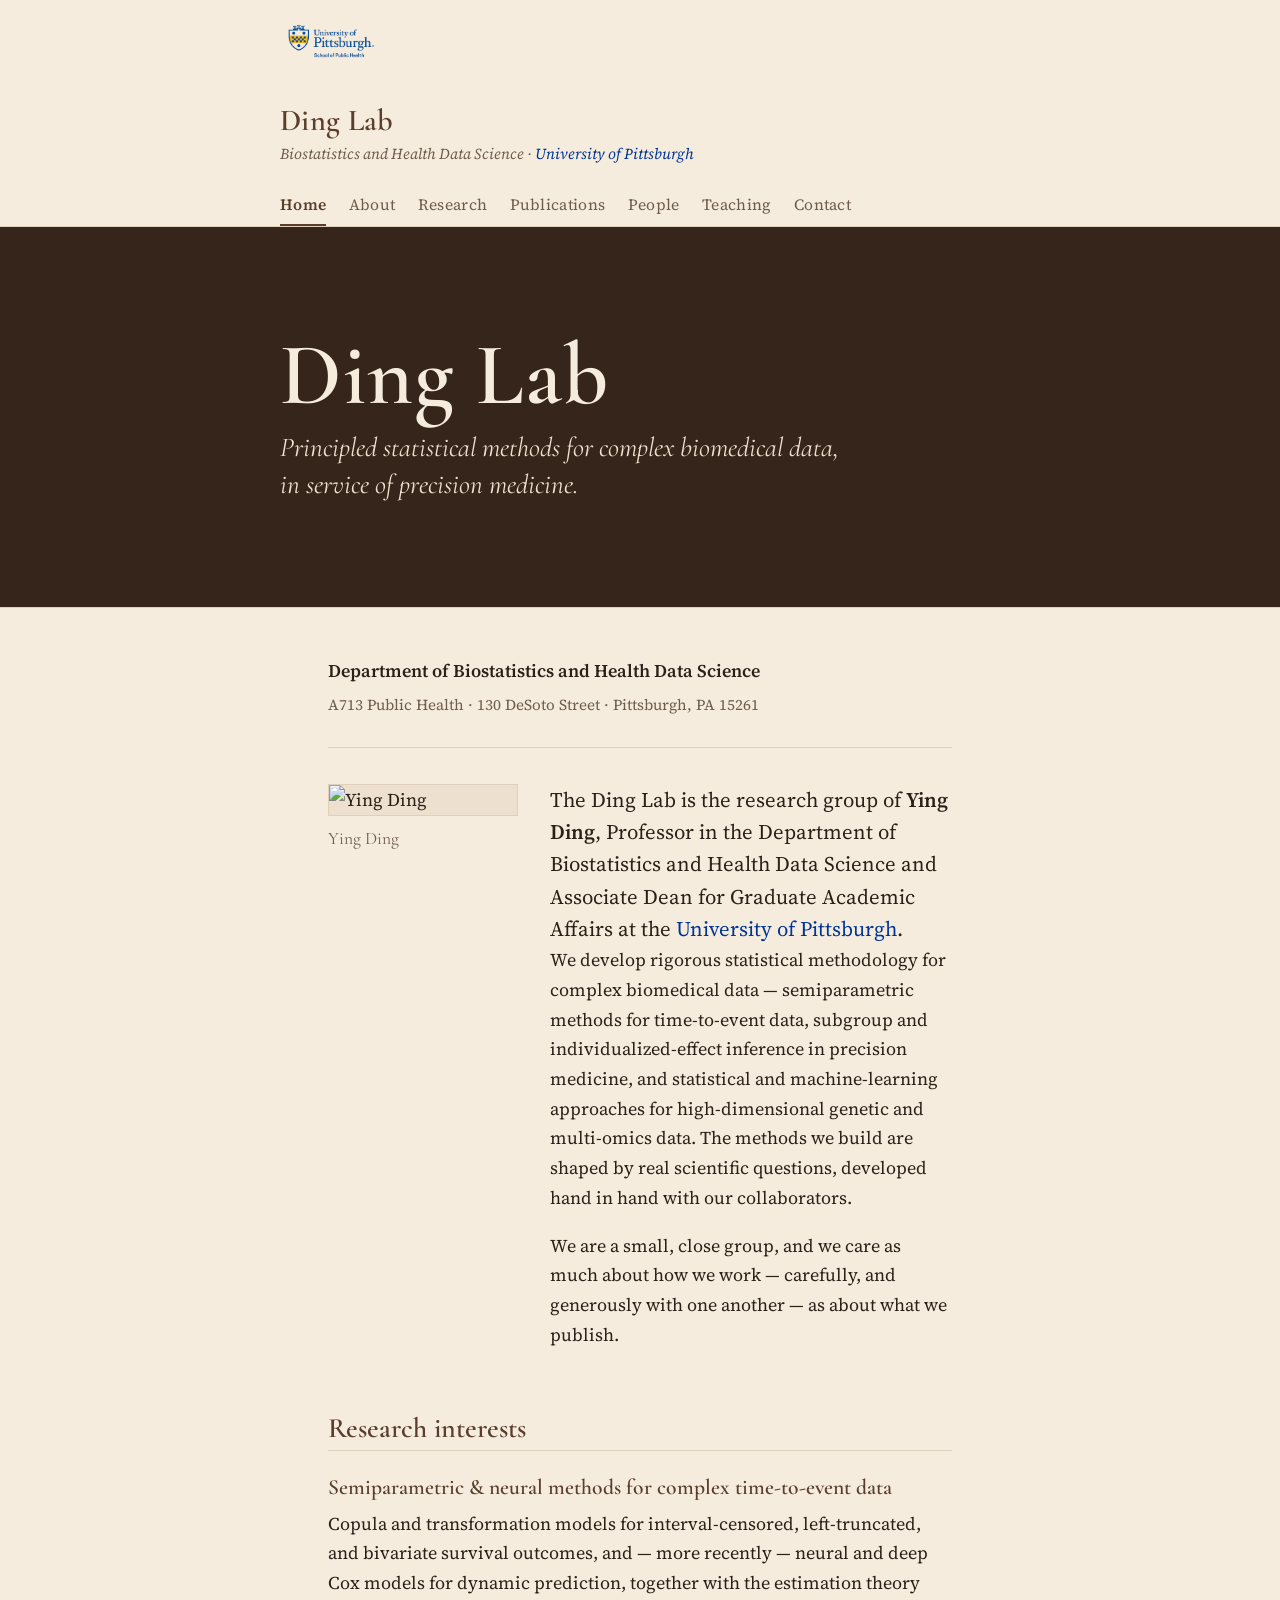
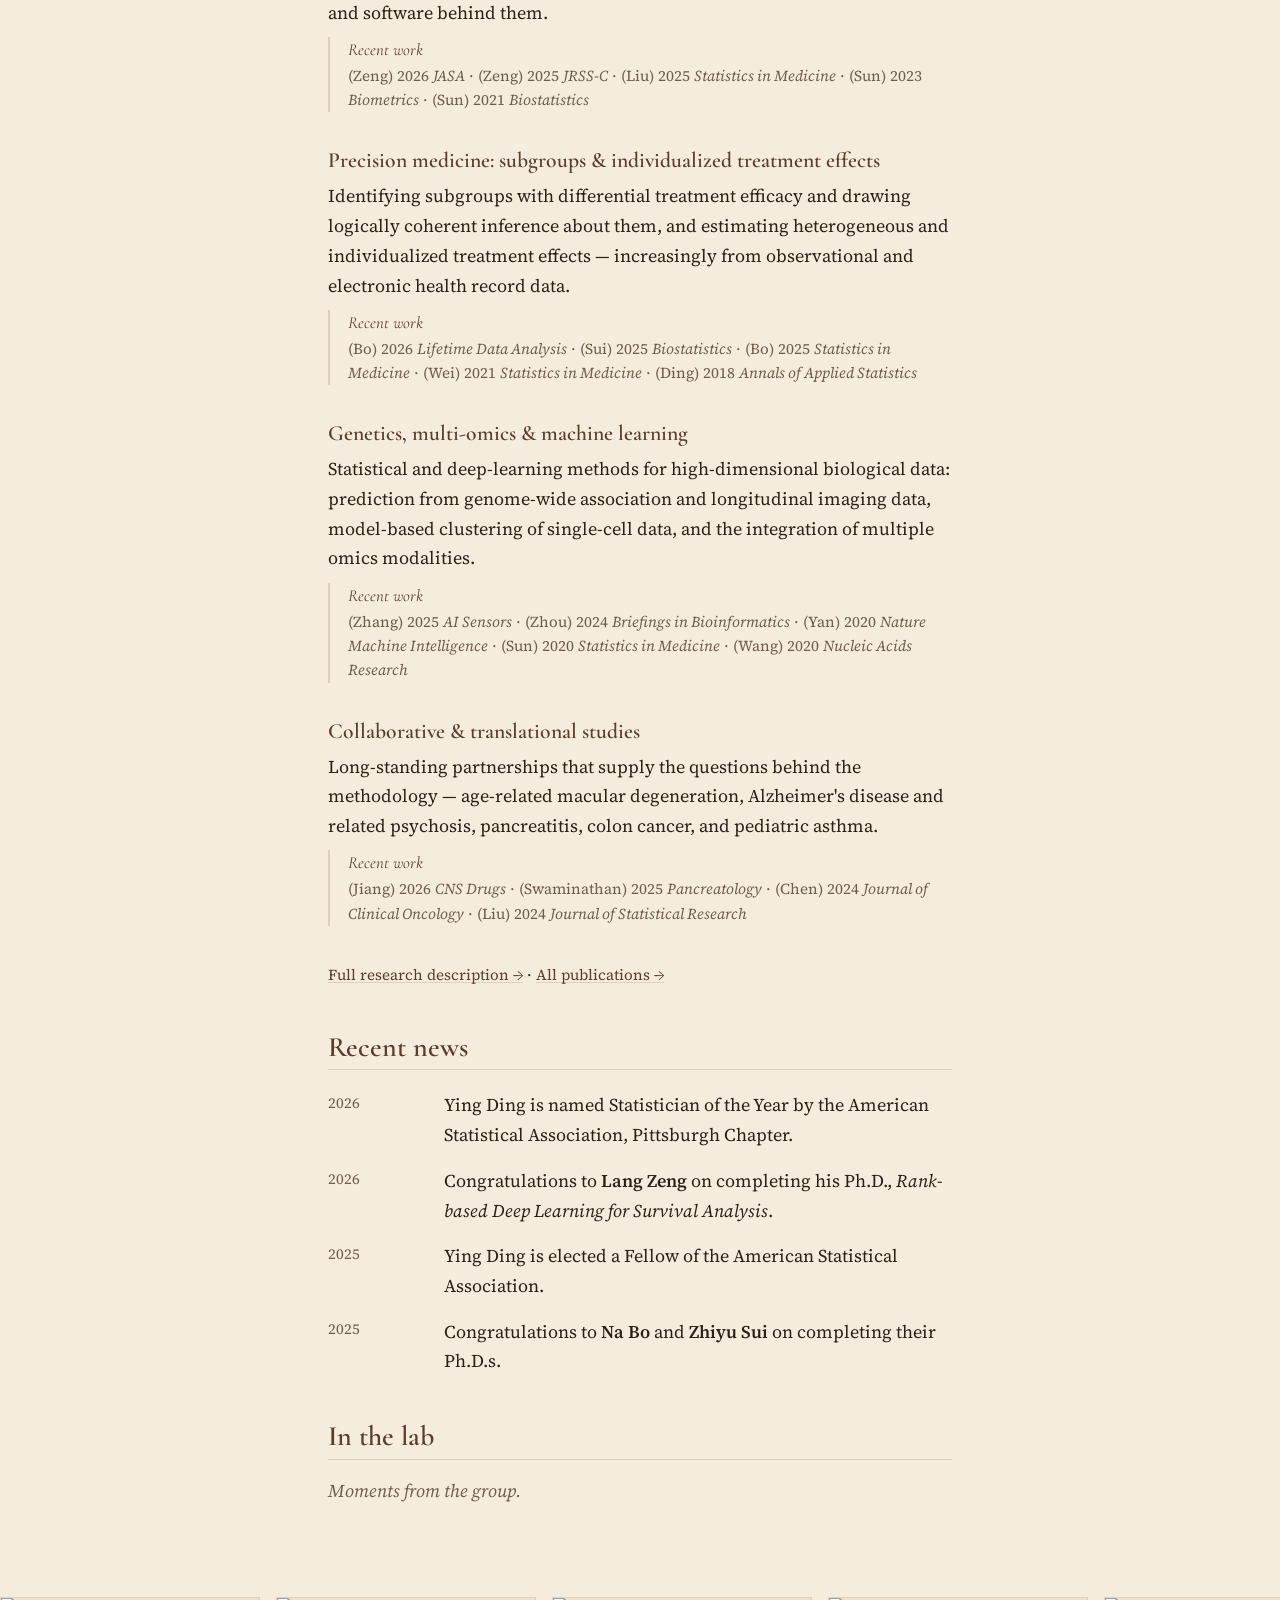
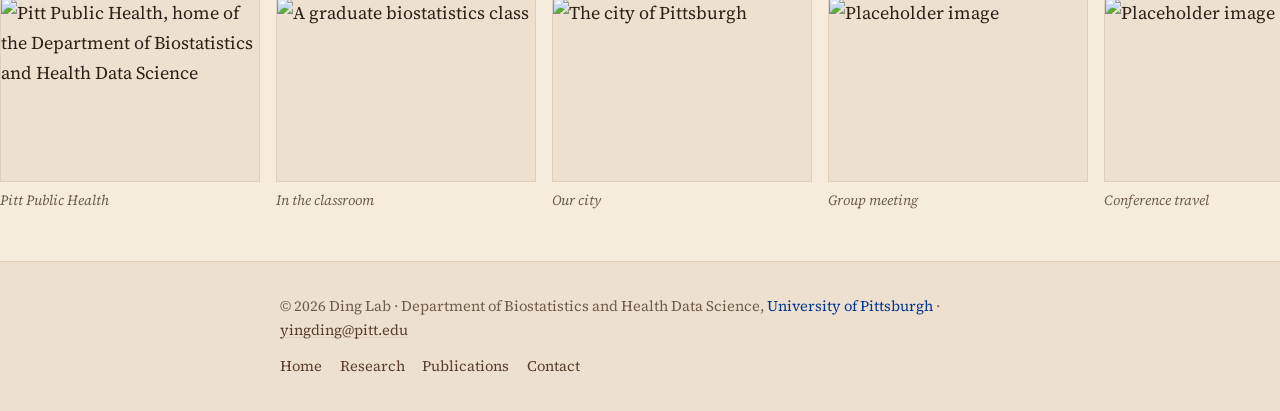
==== index.html @ 1600099e "Move Pitt badge to top-left masthead; add student headshots - Badge: relocated from the below-hero a" ====
<!DOCTYPE html>
<html lang="en">
<head>
  <meta charset="utf-8">
  <meta name="viewport" content="width=device-width, initial-scale=1">
  <title>Ding Lab — Biostatistics, University of Pittsburgh</title>
  <meta name="description" content="The Ding Lab, led by Ying Ding at the University of Pittsburgh, develops statistical methods for complex survival and multi-omics data in service of precision medicine.">
  <link rel="preconnect" href="https://fonts.googleapis.com">
  <link rel="preconnect" href="https://fonts.gstatic.com" crossorigin>
  <link rel="stylesheet" href="https://fonts.googleapis.com/css2?family=Cormorant+Garamond:ital,wght@0,500;0,600;1,500;1,600&family=Source+Serif+4:ital,wght@0,400;0,600;1,400&display=swap">
  <link rel="stylesheet" href="assets/css/style.css">
</head>
<body>
  <a class="skip-link" href="#main">Skip to content</a>

  <!-- Institution badge, top-left of the page (home only). Sits above the shared header. -->
  <div class="site-topbar">
    <div class="wrap">
      <img class="topbar-badge" src="assets/img/School_of_Public_Health.png"
           alt="University of Pittsburgh School of Public Health">
    </div>
  </div>

  <!-- ===== SHARED HEADER — keep identical across all pages (only aria-current moves) ===== -->
  <header class="site-header">
    <div class="wrap">
      <a class="site-title" href="index.html">Ding Lab</a>
      <p class="site-tagline">Biostatistics and Health Data Science &middot; <span class="pitt">University of Pittsburgh</span></p>
      <nav class="main-nav" aria-label="Primary">
        <ul>
          <li><a href="index.html" aria-current="page">Home</a></li>
          <li><a href="about.html">About</a></li>
          <li><a href="research.html">Research</a></li>
          <li><a href="publications.html">Publications</a></li>
          <li><a href="people.html">People</a></li>
          <li><a href="teaching.html">Teaching</a></li>
          <li><a href="contact.html">Contact</a></li>
        </ul>
      </nav>
    </div>
  </header>
  <!-- ===== /SHARED HEADER ===== -->

  <!-- Hero banner. Background photo is set in CSS (.hero) — currently assets/img/pittsburgh.jpg.
       TODO: to swap it, change the url() in style.css (.hero). If a brighter photo is used,
       deepen the overlay alpha in style.css (.hero::before) so the cream text stays legible. -->
  <section class="hero" aria-label="Introduction">
    <div class="hero-inner">
      <h1 class="hero-title">Ding Lab</h1>
      <p class="hero-tagline">Principled statistical methods for complex biomedical data, in service of precision medicine.</p>
    </div>
  </section>

  <main id="main">
    <!-- Affiliation line below the hero (the Pitt SPH badge now lives in the top bar). -->
    <section class="affiliation" aria-label="Affiliation">
      <div class="affiliation-text">
        <p class="aff-dept">Department of Biostatistics and Health Data Science</p>
        <p class="aff-addr">A713 Public Health &middot; 130 DeSoto Street &middot; Pittsburgh, PA 15261</p>
      </div>
    </section>

    <section class="intro" aria-label="About the lab">
      <figure class="portrait">
        <img src="assets/img/Ding_Ying.jpg" alt="Ying Ding">
        <figcaption>Ying Ding</figcaption>
      </figure>
      <div class="intro-body">
        <p class="lead">The Ding Lab is the research group of <strong>Ying Ding</strong>, Professor
        in the Department of Biostatistics and Health Data Science and Associate Dean for Graduate
        Academic Affairs at the <span class="pitt">University of Pittsburgh</span>.</p>

        <p>We develop rigorous statistical methodology for complex biomedical data &mdash;
        semiparametric methods for time-to-event data, subgroup and individualized-effect inference
        in precision medicine, and statistical and machine-learning approaches for high-dimensional
        genetic and multi-omics data. The methods we build are shaped by real scientific questions,
        developed hand in hand with our collaborators.</p>

        <!-- TODO: trim or personalize this line in Dr. Ding's voice if desired -->
        <p>We are a small, close group, and we care as much about how we work &mdash; carefully, and
        generously with one another &mdash; as about what we publish.</p>
      </div>
    </section>

    <section aria-labelledby="interests-heading">
      <h2 id="interests-heading">Research interests</h2>
      <!-- TODO: The citations below were pulled from Google Scholar (July 2026). Scholar is not
           always accurate — please check years/journals, and add or drop papers as you like.
           Format follows: (first author) year Journal. -->
      <div class="interests">

        <article class="interest">
          <h3 class="i-title">Semiparametric &amp; neural methods for complex time-to-event data</h3>
          <p class="i-desc">Copula and transformation models for interval-censored, left-truncated,
          and bivariate survival outcomes, and — more recently — neural and deep Cox models for
          dynamic prediction, together with the estimation theory and software behind them.</p>
          <p class="i-pubs"><span class="i-pubs-label">Recent work</span>
            (Zeng) 2026 <em>JASA</em> &middot;
            (Zeng) 2025 <em>JRSS-C</em> &middot;
            (Liu) 2025 <em>Statistics in Medicine</em> &middot;
            (Sun) 2023 <em>Biometrics</em> &middot;
            (Sun) 2021 <em>Biostatistics</em>
          </p>
        </article>

        <article class="interest">
          <h3 class="i-title">Precision medicine: subgroups &amp; individualized treatment effects</h3>
          <p class="i-desc">Identifying subgroups with differential treatment efficacy and drawing
          logically coherent inference about them, and estimating heterogeneous and individualized
          treatment effects — increasingly from observational and electronic health record data.</p>
          <p class="i-pubs"><span class="i-pubs-label">Recent work</span>
            (Bo) 2026 <em>Lifetime Data Analysis</em> &middot;
            (Sui) 2025 <em>Biostatistics</em> &middot;
            (Bo) 2025 <em>Statistics in Medicine</em> &middot;
            (Wei) 2021 <em>Statistics in Medicine</em> &middot;
            (Ding) 2018 <em>Annals of Applied Statistics</em>
          </p>
        </article>

        <article class="interest">
          <h3 class="i-title">Genetics, multi-omics &amp; machine learning</h3>
          <p class="i-desc">Statistical and deep-learning methods for high-dimensional biological
          data: prediction from genome-wide association and longitudinal imaging data, model-based
          clustering of single-cell data, and the integration of multiple omics modalities.</p>
          <p class="i-pubs"><span class="i-pubs-label">Recent work</span>
            (Zhang) 2025 <em>AI Sensors</em> &middot;
            (Zhou) 2024 <em>Briefings in Bioinformatics</em> &middot;
            (Yan) 2020 <em>Nature Machine Intelligence</em> &middot;
            (Sun) 2020 <em>Statistics in Medicine</em> &middot;
            (Wang) 2020 <em>Nucleic Acids Research</em>
          </p>
        </article>

        <article class="interest">
          <h3 class="i-title">Collaborative &amp; translational studies</h3>
          <p class="i-desc">Long-standing partnerships that supply the questions behind the
          methodology — age-related macular degeneration, Alzheimer's disease and related psychosis,
          pancreatitis, colon cancer, and pediatric asthma.</p>
          <p class="i-pubs"><span class="i-pubs-label">Recent work</span>
            (Jiang) 2026 <em>CNS Drugs</em> &middot;
            (Swaminathan) 2025 <em>Pancreatology</em> &middot;
            (Chen) 2024 <em>Journal of Clinical Oncology</em> &middot;
            (Liu) 2024 <em>Journal of Statistical Research</em>
          </p>
        </article>

      </div>
      <p class="i-more"><a href="research.html">Full research description &rarr;</a> &middot;
      <a href="publications.html">All publications &rarr;</a></p>
    </section>

    <section aria-labelledby="news-heading">
      <h2 id="news-heading">Recent news</h2>
      <!-- TODO: These items are drawn from Dr. Ding's June 2026 CV. Add new items on top as they
           happen (defences, awards, papers, talks); the newest should come first. -->
      <ul class="news">
        <li>
          <span class="news-date">2026</span>
          <p>Ying Ding is named Statistician of the Year by the American Statistical Association,
          Pittsburgh Chapter.</p>
        </li>
        <li>
          <span class="news-date">2026</span>
          <p>Congratulations to <strong>Lang Zeng</strong> on completing his Ph.D.,
          <em>Rank-based Deep Learning for Survival Analysis</em>.</p>
        </li>
        <li>
          <span class="news-date">2025</span>
          <p>Ying Ding is elected a Fellow of the American Statistical Association.</p>
        </li>
        <li>
          <span class="news-date">2025</span>
          <p>Congratulations to <strong>Na Bo</strong> and <strong>Zhiyu Sui</strong> on completing
          their Ph.D.s.</p>
        </li>
      </ul>
    </section>

    <section aria-labelledby="gallery-heading" class="gallery-section">
      <h2 id="gallery-heading">In the lab</h2>
      <p class="gallery-note">Moments from the group. <!-- TODO: tweak or delete this line --></p>
    </section>
  </main>

  <!-- ===== ROLLING GALLERY =====
       Full-bleed strip that scrolls on its own. It pauses when you hover or tab into it, and
       holds still for visitors who prefer reduced motion.

       TO ADD A PHOTO: drop the file in assets/img/, then add ONE <figure> to *each* of the two
       tracks below (.marquee-set). The second set is an exact copy — it exists only to make the
       loop seamless, and is hidden from screen readers. The two sets MUST stay identical.

       Direction: images currently travel left -> right. To reverse, change
       `animation-direction` on .marquee-track in style.css from `reverse` to `normal`.
       Speed: change the `40s` in the .marquee-track animation (bigger = slower). -->
  <div class="marquee" role="group" aria-label="Photo gallery from the lab" tabindex="0">
    <div class="marquee-track">

      <!-- ---------- set 1 (the real one) ---------- -->
      <div class="marquee-set">
        <figure>
          <img src="assets/img/public_health.jpg" alt="Pitt Public Health, home of the Department of Biostatistics and Health Data Science">
          <figcaption>Pitt Public Health</figcaption>
        </figure>
        <figure>
          <img src="assets/img/teaching.jpg" alt="A graduate biostatistics class">
          <figcaption>In the classroom</figcaption>
        </figure>
        <figure>
          <img src="assets/img/pittsburgh.jpg" alt="The city of Pittsburgh">
          <figcaption>Our city</figcaption>
        </figure>
        <!-- TODO: swap these placeholders for real photos (group meetings, conferences, defenses…) -->
        <figure>
          <img src="assets/img/figure-placeholder.svg" alt="Placeholder image">
          <figcaption>Group meeting</figcaption>
        </figure>
        <figure>
          <img src="assets/img/figure-placeholder.svg" alt="Placeholder image">
          <figcaption>Conference travel</figcaption>
        </figure>
        <figure>
          <img src="assets/img/figure-placeholder.svg" alt="Placeholder image">
          <figcaption>Celebrating a milestone</figcaption>
        </figure>
      </div>

      <!-- ---------- set 2: exact copy of set 1, for the seamless loop ---------- -->
      <div class="marquee-set" aria-hidden="true">
        <figure>
          <img src="assets/img/public_health.jpg" alt="">
          <figcaption>Pitt Public Health</figcaption>
        </figure>
        <figure>
          <img src="assets/img/teaching.jpg" alt="">
          <figcaption>In the classroom</figcaption>
        </figure>
        <figure>
          <img src="assets/img/pittsburgh.jpg" alt="">
          <figcaption>Our city</figcaption>
        </figure>
        <figure>
          <img src="assets/img/figure-placeholder.svg" alt="">
          <figcaption>Group meeting</figcaption>
        </figure>
        <figure>
          <img src="assets/img/figure-placeholder.svg" alt="">
          <figcaption>Conference travel</figcaption>
        </figure>
        <figure>
          <img src="assets/img/figure-placeholder.svg" alt="">
          <figcaption>Celebrating a milestone</figcaption>
        </figure>
      </div>

    </div>
  </div>
  <!-- ===== /ROLLING GALLERY ===== -->

  <!-- ===== SHARED FOOTER — keep identical across all pages ===== -->
  <footer class="site-footer">
    <div class="wrap foot-inner">
      <!-- TODO: update the year (or wire up a small script) -->
      <p>&copy; 2026 Ding Lab &middot; Department of Biostatistics and Health Data Science, <span class="pitt">University of Pittsburgh</span> &middot; <a href="mailto:yingding@pitt.edu">yingding@pitt.edu</a></p>
      <nav aria-label="Footer">
        <ul>
          <li><a href="index.html">Home</a></li>
          <li><a href="research.html">Research</a></li>
          <li><a href="publications.html">Publications</a></li>
          <li><a href="contact.html">Contact</a></li>
        </ul>
      </nav>
    </div>
  </footer>
  <!-- ===== /SHARED FOOTER ===== -->
</body>
</html>
---- assets/css/style.css ----
/* ==========================================================================
   Ying Ding Lab — shared stylesheet
   Classical academic elegance with a warm, luxe register:
   "high-priced wood" — walnut/espresso browns on a soft warm-beige ground.
   Restrained on purpose. Edit palette below.
   ========================================================================== */

:root {
  /* Color palette (warm "wood + skin", AA-checked) */
  --bg:            #F5ECDE;  /* warm light beige page background */
  --bg-panel:      #EDE0CE;  /* soft warm sand: footer, callouts, headshot */
  --text:          #2A2119;  /* primary text, dark espresso */
  --text-muted:    #6F5D4A;  /* secondary text, warm taupe */
  --accent:        #5A3E2B;  /* walnut brown: headings, links, rules */
  --accent-dark:   #3E2A1C;  /* hover / pressed */
  --hairline:      #DFD0BC;  /* borders, dividers */
  --pitt-blue:     #003594;  /* University of Pittsburgh official blue */

  /* Type */
  --font-head: "Cormorant Garamond", Georgia, "Times New Roman", serif;
  --font-body: "Source Serif 4", Georgia, "Times New Roman", serif;

  /* Measure & rhythm */
  --wrap:  48rem;   /* header / footer width */
  --prose: 42rem;   /* reading measure (~65ch) */
  --pad:   1.5rem;
}

/* ------------------------------------------------------------------ Reset-ish */
*,
*::before,
*::after { box-sizing: border-box; }

html { -webkit-text-size-adjust: 100%; }

body {
  margin: 0;
  background: var(--bg);
  color: var(--text);
  font-family: var(--font-body);
  font-size: 1.125rem;      /* 18px */
  line-height: 1.65;
  font-weight: 400;
  text-rendering: optimizeLegibility;
  -webkit-font-smoothing: antialiased;
}

img { max-width: 100%; height: auto; display: block; }

/* -------------------------------------------------------------- Skip link */
.skip-link {
  position: absolute;
  left: -9999px;
  top: 0;
  background: var(--accent);
  color: #fff;
  padding: 0.5rem 1rem;
  z-index: 100;
  text-decoration: none;
}
.skip-link:focus {
  left: 0.75rem;
  top: 0.75rem;
}

/* --------------------------------------------------------------- Wrappers */
.wrap {
  width: 100%;
  max-width: var(--wrap);
  margin-inline: auto;
  padding-inline: var(--pad);
}

/* ---------------------------------------------------------------- Header */
.site-header {
  border-bottom: 1px solid var(--hairline);
  padding-block: 1.75rem 0;
}
.site-title {
  font-family: var(--font-head);
  font-weight: 600;
  font-size: 1.9rem;
  line-height: 1.1;
  letter-spacing: 0.01em;
  color: var(--accent);
  text-decoration: none;
  display: inline-block;
}
.site-title:hover,
.site-title:focus-visible { color: var(--accent-dark); }
.site-tagline {
  margin: 0.15rem 0 0;
  font-size: 0.95rem;
  color: var(--text-muted);
  font-style: italic;
}

/* Navigation */
.main-nav {
  margin-top: 1.25rem;
}
.main-nav ul {
  list-style: none;
  margin: 0;
  padding: 0;
  display: flex;
  flex-wrap: wrap;
  gap: 0.25rem 1.4rem;
}
.main-nav a {
  display: inline-block;
  padding: 0.35rem 0;
  font-size: 0.98rem;
  letter-spacing: 0.02em;
  color: var(--text-muted);
  text-decoration: none;
  border-bottom: 2px solid transparent;
  transition: color 120ms ease, border-color 120ms ease;
}
.main-nav a:hover,
.main-nav a:focus-visible {
  color: var(--accent);
  border-bottom-color: var(--hairline);
}
.main-nav a[aria-current="page"] {
  color: var(--accent);
  font-weight: 600;
  border-bottom-color: var(--accent);
}

/* ------------------------------------------------------------------ Main */
main {
  max-width: var(--prose);
  margin-inline: auto;
  padding: 3rem var(--pad) 4rem;
}

/* Page header block */
.page-header { margin-bottom: 2.5rem; }
.page-title {
  font-family: var(--font-head);
  font-weight: 600;
  font-size: clamp(2.2rem, 5vw, 3rem);
  line-height: 1.08;
  letter-spacing: 0.005em;
  color: var(--accent);
  margin: 0;
}
.page-header .rule {
  width: 3.5rem;
  height: 2px;
  background: var(--accent);
  border: 0;
  margin: 1.1rem 0 0;
}

/* Lead paragraph — used on the warmer pages */
.lead {
  font-size: 1.3rem;
  line-height: 1.55;
  color: var(--text);
  margin: 1.4rem 0 0;
}
.lead-italic {
  font-family: var(--font-head);
  font-size: 1.5rem;
  font-style: italic;
  color: var(--accent);
  line-height: 1.4;
  margin: 1rem 0 0;
}

/* ----------------------------------------------------------- Typography */
h2 {
  font-family: var(--font-head);
  font-weight: 600;
  font-size: 1.75rem;
  line-height: 1.15;
  color: var(--accent);
  margin: 2.75rem 0 1rem;
  padding-bottom: 0.4rem;
  border-bottom: 1px solid var(--hairline);
}
h3 {
  font-family: var(--font-head);
  font-weight: 600;
  font-size: 1.35rem;
  line-height: 1.2;
  color: var(--text);
  margin: 2rem 0 0.5rem;
}
p { margin: 0 0 1.15rem; }
main > section > p:last-child { margin-bottom: 0; }

a {
  color: var(--accent);
  text-decoration: underline;
  text-underline-offset: 0.14em;
  text-decoration-thickness: 1px;
  text-decoration-color: var(--hairline);
  transition: color 120ms ease, text-decoration-color 120ms ease;
}
a:hover,
a:focus-visible {
  color: var(--accent-dark);
  text-decoration-color: currentColor;
}

strong { font-weight: 600; }
em { font-style: italic; }

hr.divider {
  border: 0;
  border-top: 1px solid var(--hairline);
  margin: 2.5rem 0;
}

/* --------------------------------------------------- CV-style definition lists */
/* Education, appointments, courses: label + detail rows */
.cv-list {
  margin: 1.25rem 0 0;
  display: grid;
  gap: 1.4rem;
}
.cv-item {
  display: grid;
  grid-template-columns: 7.5rem 1fr;
  gap: 0.25rem 1.5rem;
}
.cv-item .cv-when {
  color: var(--text-muted);
  font-variant-numeric: tabular-nums;
  font-size: 0.98rem;
  padding-top: 0.1rem;
}
.cv-item .cv-what { margin: 0; }
.cv-item .cv-what .cv-role { font-weight: 600; }
.cv-item .cv-what .cv-where { color: var(--text-muted); display: block; font-size: 0.98rem; }

/* Simple stacked list (awards, plain items) */
.stack-list {
  margin: 1.25rem 0 0;
  padding: 0;
  list-style: none;
  display: grid;
  gap: 0.9rem;
}
.stack-list li {
  display: grid;
  grid-template-columns: 4rem 1fr;
  gap: 1.25rem;
}
.stack-list .yr {
  color: var(--text-muted);
  font-variant-numeric: tabular-nums;
  font-size: 0.98rem;
}

/* -------------------------------------------------------- Research interests */
/* Home page: each interest = title + description + a line of recent citations. */
.interests {
  margin: 1.5rem 0 0;
  display: grid;
  gap: 2.25rem;
}
.interest .i-title {
  font-family: var(--font-head);
  font-weight: 600;
  font-size: 1.35rem;
  line-height: 1.2;
  color: var(--accent);
  margin: 0 0 0.45rem;
}
.interest .i-desc { margin: 0 0 0.6rem; }
.interest .i-pubs {
  margin: 0;
  padding-left: 1.1rem;
  border-left: 2px solid var(--hairline);
  font-size: 0.95rem;
  line-height: 1.6;
  color: var(--text-muted);
}
.interest .i-pubs-label {
  display: block;
  font-family: var(--font-head);
  font-style: italic;
  font-size: 1.05rem;
  color: var(--accent);
}
.i-more { margin-top: 2.25rem; font-size: 0.95rem; }

/* --------------------------------------------------------------- News list */
.news {
  margin: 1.25rem 0 0;
  padding: 0;
  list-style: none;
  display: grid;
  gap: 1rem;
}
.news li {
  display: grid;
  grid-template-columns: 6rem 1fr;
  gap: 1.25rem;
}
.news .news-date {
  color: var(--text-muted);
  font-size: 0.92rem;
  font-variant-numeric: tabular-nums;
  padding-top: 0.05rem;
}
.news p { margin: 0; }

/* -------------------------------------------------------------- Publications */
.pub-year {
  font-family: var(--font-head);
  font-weight: 600;
  font-size: 1.75rem;
  color: var(--accent);
  margin: 2.75rem 0 1rem;
  padding-bottom: 0.4rem;
  border-bottom: 1px solid var(--hairline);
}
.pub-list {
  margin: 0;
  padding: 0;
  list-style: none;
  display: grid;
  gap: 1.4rem;
}
.pub-list li { padding-left: 1.1rem; border-left: 2px solid var(--hairline); }
.pub-list .pub-title { font-weight: 600; }
.pub-list .pub-venue { font-style: italic; color: var(--text-muted); }
.pub-list .pub-meta { display: block; margin-top: 0.2rem; font-size: 0.95rem; }

/* --------------------------------------------------------------- People */
.people-group { margin-top: 1rem; }
.person {
  display: grid;
  grid-template-columns: auto 1fr;
  gap: 0.1rem 0;
  padding: 0.9rem 0;
  border-bottom: 1px solid var(--hairline);
}
.person:last-child { border-bottom: 0; }
.person .p-name { font-weight: 600; }
.person .p-role { color: var(--text-muted); }

/* PI card — a little warmth on the People page */
.pi-card {
  display: grid;
  grid-template-columns: 9.5rem 1fr;
  gap: 1.75rem;
  align-items: start;
  margin-top: 1.5rem;
}
.pi-card .headshot {
  width: 9.5rem;
  border: 1px solid var(--hairline);
  background: var(--bg-panel);
}
.pi-card h3 { margin-top: 0; }
.pi-card .p-role { color: var(--text-muted); margin-top: -0.25rem; }

/* --------------------------------------------------------------- Callout */
/* Warm note — prospective students, contact aside */
.callout {
  background: var(--bg-panel);
  border-left: 3px solid var(--accent);
  padding: 1.25rem 1.5rem;
  margin: 2rem 0 0;
}
.callout p:last-child { margin-bottom: 0; }
.callout h2,
.callout h3 { border: 0; margin-top: 0; }

/* Contact details block */
.contact-list {
  margin: 1.5rem 0 0;
  display: grid;
  gap: 1.1rem;
}
.contact-list .c-row { display: grid; grid-template-columns: 7rem 1fr; gap: 1.25rem; }
.contact-list .c-label {
  color: var(--text-muted);
  font-size: 0.98rem;
  letter-spacing: 0.02em;
}
.contact-list .c-value { margin: 0; }

/* ---------------------------------------------------------------- Footer */
.site-footer {
  background: var(--bg-panel);
  border-top: 1px solid var(--hairline);
  color: var(--text-muted);
  padding-block: 2rem;
  font-size: 0.92rem;
}
.site-footer .foot-inner {
  display: flex;
  flex-wrap: wrap;
  justify-content: space-between;
  gap: 0.75rem 2rem;
}
.site-footer p { margin: 0; }
.site-footer a { color: var(--accent); }
.site-footer nav ul {
  list-style: none;
  margin: 0;
  padding: 0;
  display: flex;
  flex-wrap: wrap;
  gap: 0.25rem 1.1rem;
}
.site-footer nav a { text-decoration: none; }
.site-footer nav a:hover { text-decoration: underline; }

/* ---------------------------------------------------------------- Hero (home) */
.hero {
  position: relative;
  background-color: var(--accent-dark);
  background-image: url("../img/pittsburgh.jpg");   /* swap this file to change the hero photo */
  background-size: cover;
  background-position: center;
  border-bottom: 1px solid var(--hairline);
}
.hero::before {
  /* solid warm wash (not a gradient) to keep overlaid text legible;
     deepen the alpha if you swap in a bright photo */
  content: "";
  position: absolute;
  inset: 0;
  background: rgba(42, 33, 25, 0.45);
}
.hero-inner {
  position: relative;
  max-width: var(--wrap);
  margin-inline: auto;
  padding: clamp(3.25rem, 11vw, 6.5rem) var(--pad);
  color: #F5ECDE;
}
.hero-title {
  font-family: var(--font-head);
  font-weight: 600;
  font-size: clamp(3rem, 10vw, 5.5rem);
  line-height: 1;
  letter-spacing: 0.01em;
  margin: 0;
  color: #F5ECDE;
}
.hero-tagline {
  font-family: var(--font-head);
  font-style: italic;
  font-size: clamp(1.2rem, 3.2vw, 1.7rem);
  line-height: 1.35;
  margin: 0.7rem 0 0;
  max-width: 36rem;
  color: #EDE0CE;
}

/* ----------------------------------------------------- Pitt blue brand accent */
/* Used on "University of Pittsburgh" to align with the university's colour. */
.pitt { color: var(--pitt-blue); }

/* ------------------------------------------------ Institution badge (top-left) */
/* Home page only: a dedicated band above the site header, badge flush top-left. */
.site-topbar { padding-top: 1.15rem; }
.topbar-badge { height: 58px; width: auto; display: block; }

/* ---------------------------------------------------- Affiliation block (home) */
/* Department + street address, below the hero (badge lives in the top bar now). */
.affiliation {
  padding-bottom: 1.9rem;
  margin-bottom: 2.25rem;
  border-bottom: 1px solid var(--hairline);
}
.affiliation-text p { margin: 0; }
.affiliation-text .aff-dept { font-weight: 600; }
.affiliation-text .aff-addr {
  margin-top: 0.35rem;
  color: var(--text-muted);
  font-size: 0.95rem;
}

/* ------------------------------------------------- Full-bleed page banner (16:9) */
/* Used on teaching.html. Sits between the header and <main>, edge to edge. */
.page-banner {
  margin: 0;
  width: 100%;
  background: var(--bg-panel);
  border-bottom: 1px solid var(--hairline);
}
.page-banner img {
  display: block;
  width: 100%;
  aspect-ratio: 16 / 9;
  object-fit: cover;   /* a non-16:9 photo is centre-cropped rather than squashed */
  object-position: center;
}

/* ------------------------------------------------------- Home intro w/ portrait */
.intro {
  display: grid;
  grid-template-columns: 190px 1fr;
  gap: 2rem;
  align-items: start;
}
.intro .portrait { margin: 0; }
.intro .portrait img {
  width: 190px;
  border: 1px solid var(--hairline);
  background: var(--bg-panel);
}
.intro .portrait figcaption {
  margin-top: 0.5rem;
  font-family: var(--font-head);
  font-size: 1.1rem;
  color: var(--text-muted);
}
.intro-body > :first-child { margin-top: 0; }
.intro-body .lead { margin-top: 0; }

/* ------------------------------------------------------------ Rolling gallery */
/* Full-bleed auto-scrolling photo strip (home page, below the news list).
   Two identical .marquee-set tracks slide by; translating 50% swaps one for the
   other, so the loop is seamless. Pauses on hover/focus; stops entirely for
   visitors who prefer reduced motion. */
.gallery-note {
  margin: 0.35rem 0 0;
  color: var(--text-muted);
  font-style: italic;
}
.marquee {
  overflow: hidden;
  padding-block: 1.75rem 3rem;
}
.marquee-track {
  display: flex;
  width: max-content;
  animation: marquee-scroll 40s linear infinite;
  animation-direction: reverse;   /* images travel left -> right; `normal` reverses it */
}
/* pause mechanism (hover, or keyboard focus on the strip) */
.marquee:hover .marquee-track,
.marquee:focus-within .marquee-track { animation-play-state: paused; }

.marquee-set { display: flex; }
.marquee figure {
  margin: 0 1rem 0 0;
  flex: 0 0 auto;
  width: 260px;
}
.marquee img {
  width: 260px;
  height: 185px;
  object-fit: cover;
  border: 1px solid var(--hairline);
  background: var(--bg-panel);
}
.marquee figcaption {
  margin-top: 0.45rem;
  font-size: 0.88rem;
  font-style: italic;
  color: var(--text-muted);
}

@keyframes marquee-scroll {
  from { transform: translateX(0); }
  to   { transform: translateX(-50%); }
}

@media (prefers-reduced-motion: reduce) {
  .marquee-track { animation: none; }
  .marquee { overflow-x: auto; }   /* still browsable by scrolling */
}

/* -------------------------------------------------------------- Research figure */
figure.research-figure { margin: 1.5rem 0 0; }
figure.research-figure img {
  width: 100%;
  border: 1px solid var(--hairline);
  background: var(--bg-panel);
}
figure.research-figure figcaption {
  margin-top: 0.5rem;
  font-size: 0.92rem;
  color: var(--text-muted);
}

/* --------------------------------------------------------- People photo grid */
.people-grid {
  display: grid;
  grid-template-columns: repeat(auto-fill, minmax(150px, 1fr));
  gap: 2rem 1.5rem;
  margin-top: 1.5rem;
}
.member-card { margin: 0; }
.member-card .avatar {
  width: 100%;
  max-width: 160px;
  aspect-ratio: 1 / 1;
  object-fit: cover;
  object-position: center 20%;  /* bias toward faces; no effect on already-square photos */
  border-radius: 50%;
  border: 1px solid var(--hairline);
  background: var(--bg-panel);
}
.member-card figcaption { margin-top: 0.75rem; }
.member-card .m-name { font-weight: 600; margin: 0; }
.member-card .m-role { color: var(--text-muted); font-size: 0.95rem; margin: 0.1rem 0 0; }

/* ------------------------------------------------------------ Focus states */
:focus-visible {
  outline: 2px solid var(--accent);
  outline-offset: 2px;
}

/* --------------------------------------------------------------- Responsive */
@media (max-width: 34rem) {
  body { font-size: 1.06rem; }
  main { padding-top: 2.25rem; }
  .cv-item { grid-template-columns: 1fr; gap: 0.15rem; }
  .stack-list li { grid-template-columns: 3.25rem 1fr; gap: 0.85rem; }
  .news li { grid-template-columns: 1fr; gap: 0.15rem; }
  .contact-list .c-row { grid-template-columns: 1fr; gap: 0.1rem; }
  .pi-card { grid-template-columns: 1fr; gap: 1rem; }
  .pi-card .headshot { width: 8rem; }
  .lead { font-size: 1.2rem; }
  .intro { grid-template-columns: 1fr; gap: 1.25rem; }
  .intro .portrait img { width: 150px; }
  .people-grid { grid-template-columns: repeat(auto-fill, minmax(120px, 1fr)); gap: 1.5rem 1.25rem; }
  .member-card .avatar { max-width: 130px; }
  .marquee figure { width: 200px; }
  .marquee img { width: 200px; height: 142px; }
  .marquee { padding-block: 1.25rem 2.25rem; }
  .topbar-badge { height: 46px; }
}
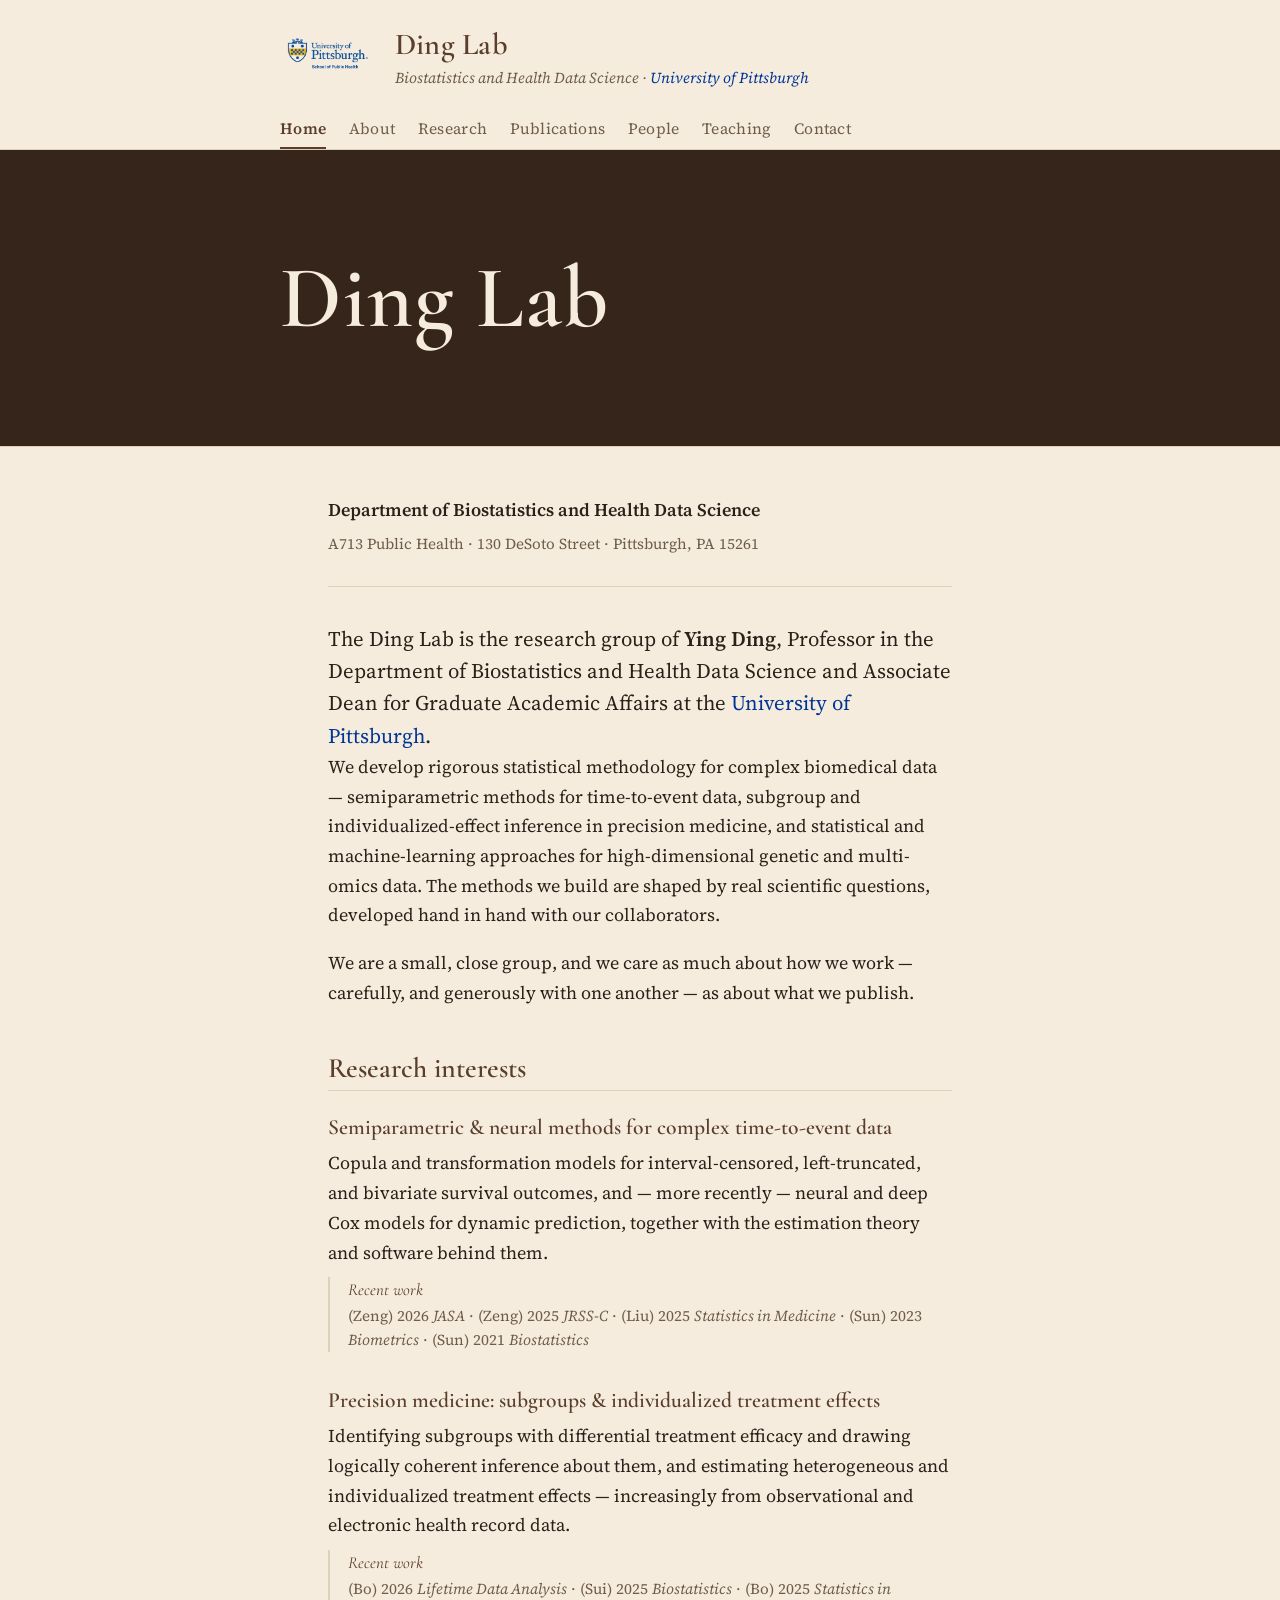
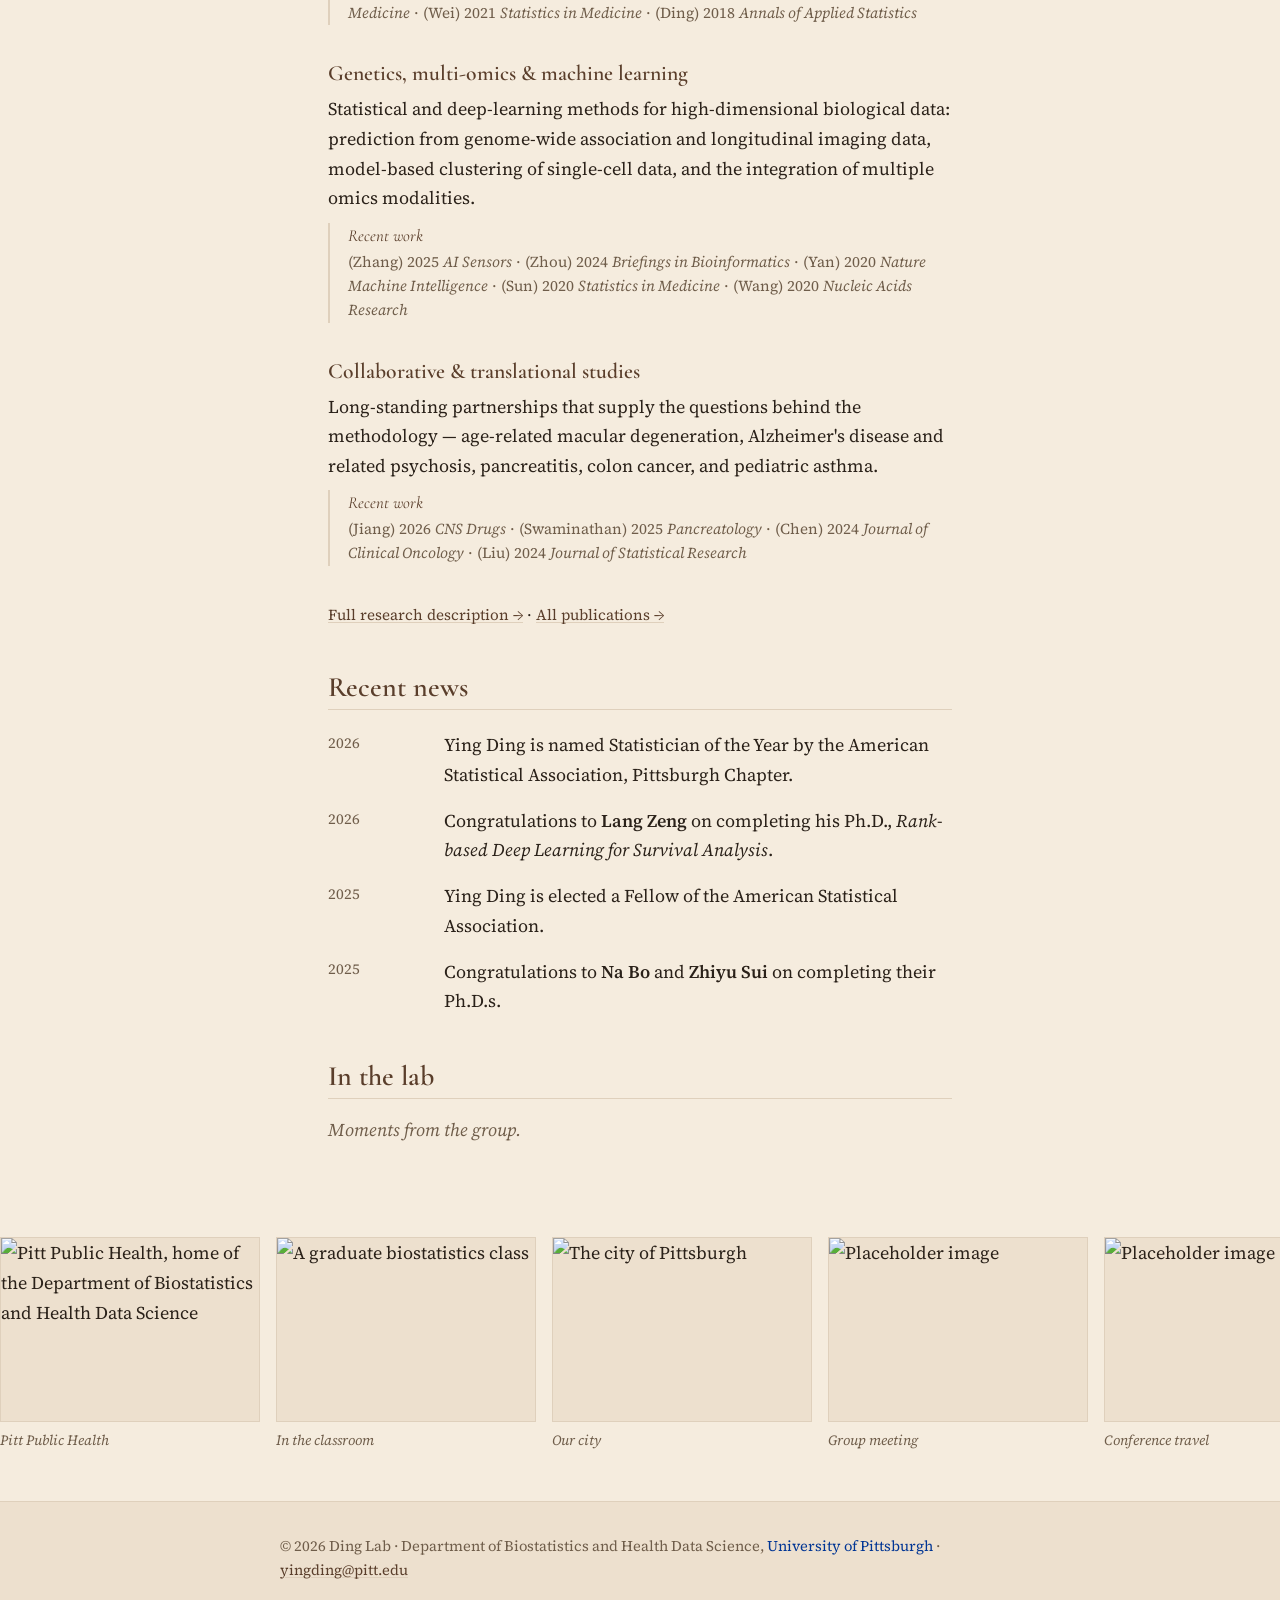
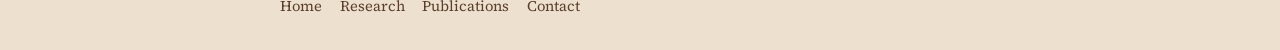
==== commit 4a9fe465: "Badge into header masthead; drop home portrait and hero tagline - Move the Pitt School of Public Hea" ====
--- a/index.html
+++ b/index.html
@@ -13,19 +13,16 @@
 <body>
   <a class="skip-link" href="#main">Skip to content</a>
 
-  <!-- Institution badge, top-left of the page (home only). Sits above the shared header. -->
-  <div class="site-topbar">
-    <div class="wrap">
-      <img class="topbar-badge" src="assets/img/School_of_Public_Health.png"
-           alt="University of Pittsburgh School of Public Health">
-    </div>
-  </div>
-
   <!-- ===== SHARED HEADER — keep identical across all pages (only aria-current moves) ===== -->
   <header class="site-header">
     <div class="wrap">
-      <a class="site-title" href="index.html">Ding Lab</a>
-      <p class="site-tagline">Biostatistics and Health Data Science &middot; <span class="pitt">University of Pittsburgh</span></p>
+      <div class="brand">
+        <img class="site-badge" src="assets/img/School_of_Public_Health.png" alt="University of Pittsburgh School of Public Health">
+        <div class="brand-text">
+          <a class="site-title" href="index.html">Ding Lab</a>
+          <p class="site-tagline">Biostatistics and Health Data Science &middot; <span class="pitt">University of Pittsburgh</span></p>
+        </div>
+      </div>
       <nav class="main-nav" aria-label="Primary">
         <ul>
           <li><a href="index.html" aria-current="page">Home</a></li>
@@ -47,7 +44,6 @@
   <section class="hero" aria-label="Introduction">
     <div class="hero-inner">
       <h1 class="hero-title">Ding Lab</h1>
-      <p class="hero-tagline">Principled statistical methods for complex biomedical data, in service of precision medicine.</p>
     </div>
   </section>
 
@@ -60,26 +56,20 @@
       </div>
     </section>
 
-    <section class="intro" aria-label="About the lab">
-      <figure class="portrait">
-        <img src="assets/img/Ding_Ying.jpg" alt="Ying Ding">
-        <figcaption>Ying Ding</figcaption>
-      </figure>
-      <div class="intro-body">
-        <p class="lead">The Ding Lab is the research group of <strong>Ying Ding</strong>, Professor
-        in the Department of Biostatistics and Health Data Science and Associate Dean for Graduate
-        Academic Affairs at the <span class="pitt">University of Pittsburgh</span>.</p>
-
-        <p>We develop rigorous statistical methodology for complex biomedical data &mdash;
-        semiparametric methods for time-to-event data, subgroup and individualized-effect inference
-        in precision medicine, and statistical and machine-learning approaches for high-dimensional
-        genetic and multi-omics data. The methods we build are shaped by real scientific questions,
-        developed hand in hand with our collaborators.</p>
-
-        <!-- TODO: trim or personalize this line in Dr. Ding's voice if desired -->
-        <p>We are a small, close group, and we care as much about how we work &mdash; carefully, and
-        generously with one another &mdash; as about what we publish.</p>
-      </div>
+    <section aria-label="About the lab">
+      <p class="lead">The Ding Lab is the research group of <strong>Ying Ding</strong>, Professor
+      in the Department of Biostatistics and Health Data Science and Associate Dean for Graduate
+      Academic Affairs at the <span class="pitt">University of Pittsburgh</span>.</p>
+
+      <p>We develop rigorous statistical methodology for complex biomedical data &mdash;
+      semiparametric methods for time-to-event data, subgroup and individualized-effect inference
+      in precision medicine, and statistical and machine-learning approaches for high-dimensional
+      genetic and multi-omics data. The methods we build are shaped by real scientific questions,
+      developed hand in hand with our collaborators.</p>
+
+      <!-- TODO: trim or personalize this line in Dr. Ding's voice if desired -->
+      <p>We are a small, close group, and we care as much about how we work &mdash; carefully, and
+      generously with one another &mdash; as about what we publish.</p>
     </section>
 
     <section aria-labelledby="interests-heading">
--- a/assets/css/style.css
+++ b/assets/css/style.css
@@ -76,6 +76,17 @@
   border-bottom: 1px solid var(--hairline);
   padding-block: 1.75rem 0;
 }
+/* Institution badge sits to the left of the lab name (masthead, husainlab.org-style). */
+.brand {
+  display: flex;
+  align-items: center;
+  gap: 1.15rem;
+}
+.site-badge {
+  height: 54px;
+  width: auto;
+  flex: 0 0 auto;
+}
 .site-title {
   font-family: var(--font-head);
   font-weight: 600;
@@ -447,27 +458,13 @@
   margin: 0;
   color: #F5ECDE;
 }
-.hero-tagline {
-  font-family: var(--font-head);
-  font-style: italic;
-  font-size: clamp(1.2rem, 3.2vw, 1.7rem);
-  line-height: 1.35;
-  margin: 0.7rem 0 0;
-  max-width: 36rem;
-  color: #EDE0CE;
-}
 
 /* ----------------------------------------------------- Pitt blue brand accent */
 /* Used on "University of Pittsburgh" to align with the university's colour. */
 .pitt { color: var(--pitt-blue); }
 
-/* ------------------------------------------------ Institution badge (top-left) */
-/* Home page only: a dedicated band above the site header, badge flush top-left. */
-.site-topbar { padding-top: 1.15rem; }
-.topbar-badge { height: 58px; width: auto; display: block; }
-
 /* ---------------------------------------------------- Affiliation block (home) */
-/* Department + street address, below the hero (badge lives in the top bar now). */
+/* Department + street address, below the hero. */
 .affiliation {
   padding-bottom: 1.9rem;
   margin-bottom: 2.25rem;
@@ -496,28 +493,6 @@
   object-fit: cover;   /* a non-16:9 photo is centre-cropped rather than squashed */
   object-position: center;
 }
-
-/* ------------------------------------------------------- Home intro w/ portrait */
-.intro {
-  display: grid;
-  grid-template-columns: 190px 1fr;
-  gap: 2rem;
-  align-items: start;
-}
-.intro .portrait { margin: 0; }
-.intro .portrait img {
-  width: 190px;
-  border: 1px solid var(--hairline);
-  background: var(--bg-panel);
-}
-.intro .portrait figcaption {
-  margin-top: 0.5rem;
-  font-family: var(--font-head);
-  font-size: 1.1rem;
-  color: var(--text-muted);
-}
-.intro-body > :first-child { margin-top: 0; }
-.intro-body .lead { margin-top: 0; }
 
 /* ------------------------------------------------------------ Rolling gallery */
 /* Full-bleed auto-scrolling photo strip (home page, below the news list).
@@ -625,12 +600,11 @@
   .pi-card { grid-template-columns: 1fr; gap: 1rem; }
   .pi-card .headshot { width: 8rem; }
   .lead { font-size: 1.2rem; }
-  .intro { grid-template-columns: 1fr; gap: 1.25rem; }
-  .intro .portrait img { width: 150px; }
   .people-grid { grid-template-columns: repeat(auto-fill, minmax(120px, 1fr)); gap: 1.5rem 1.25rem; }
   .member-card .avatar { max-width: 130px; }
   .marquee figure { width: 200px; }
   .marquee img { width: 200px; height: 142px; }
   .marquee { padding-block: 1.25rem 2.25rem; }
-  .topbar-badge { height: 46px; }
-}
+  .site-badge { height: 44px; }
+  .brand { gap: 0.85rem; }
+}
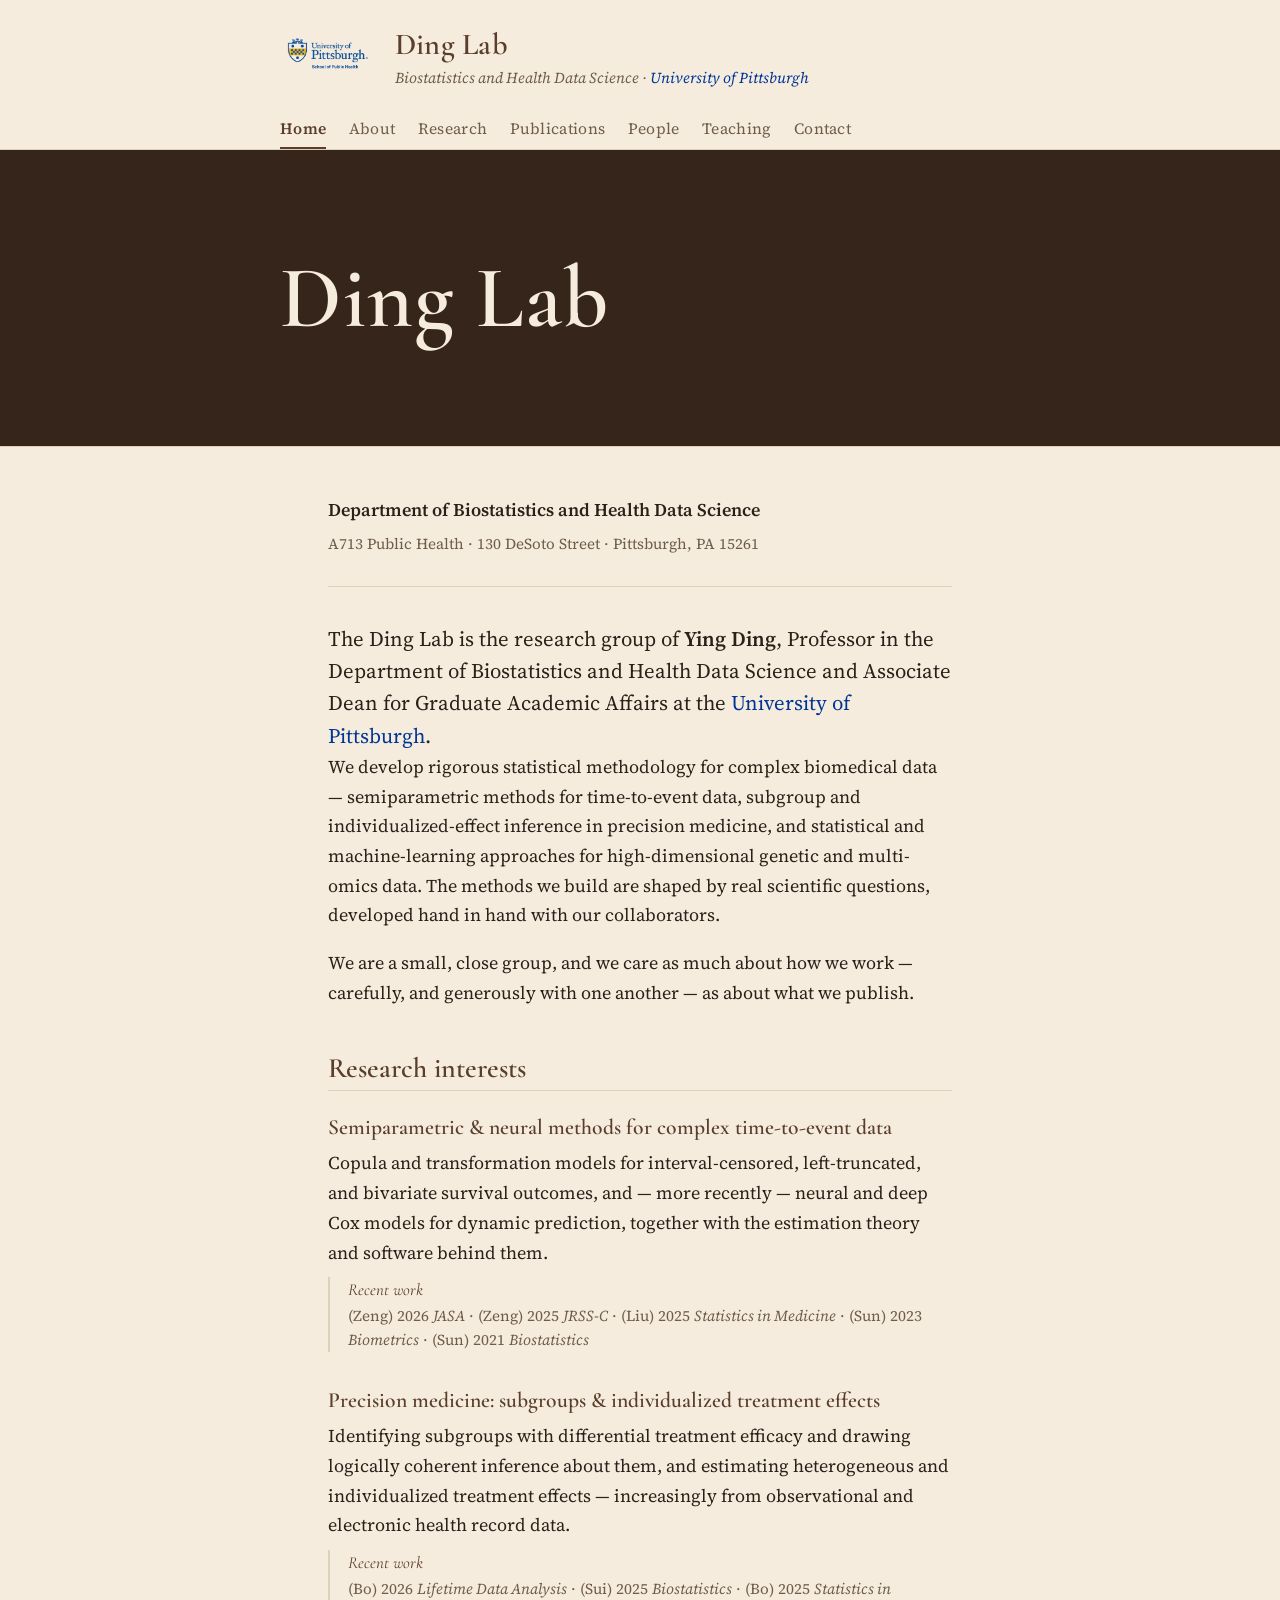
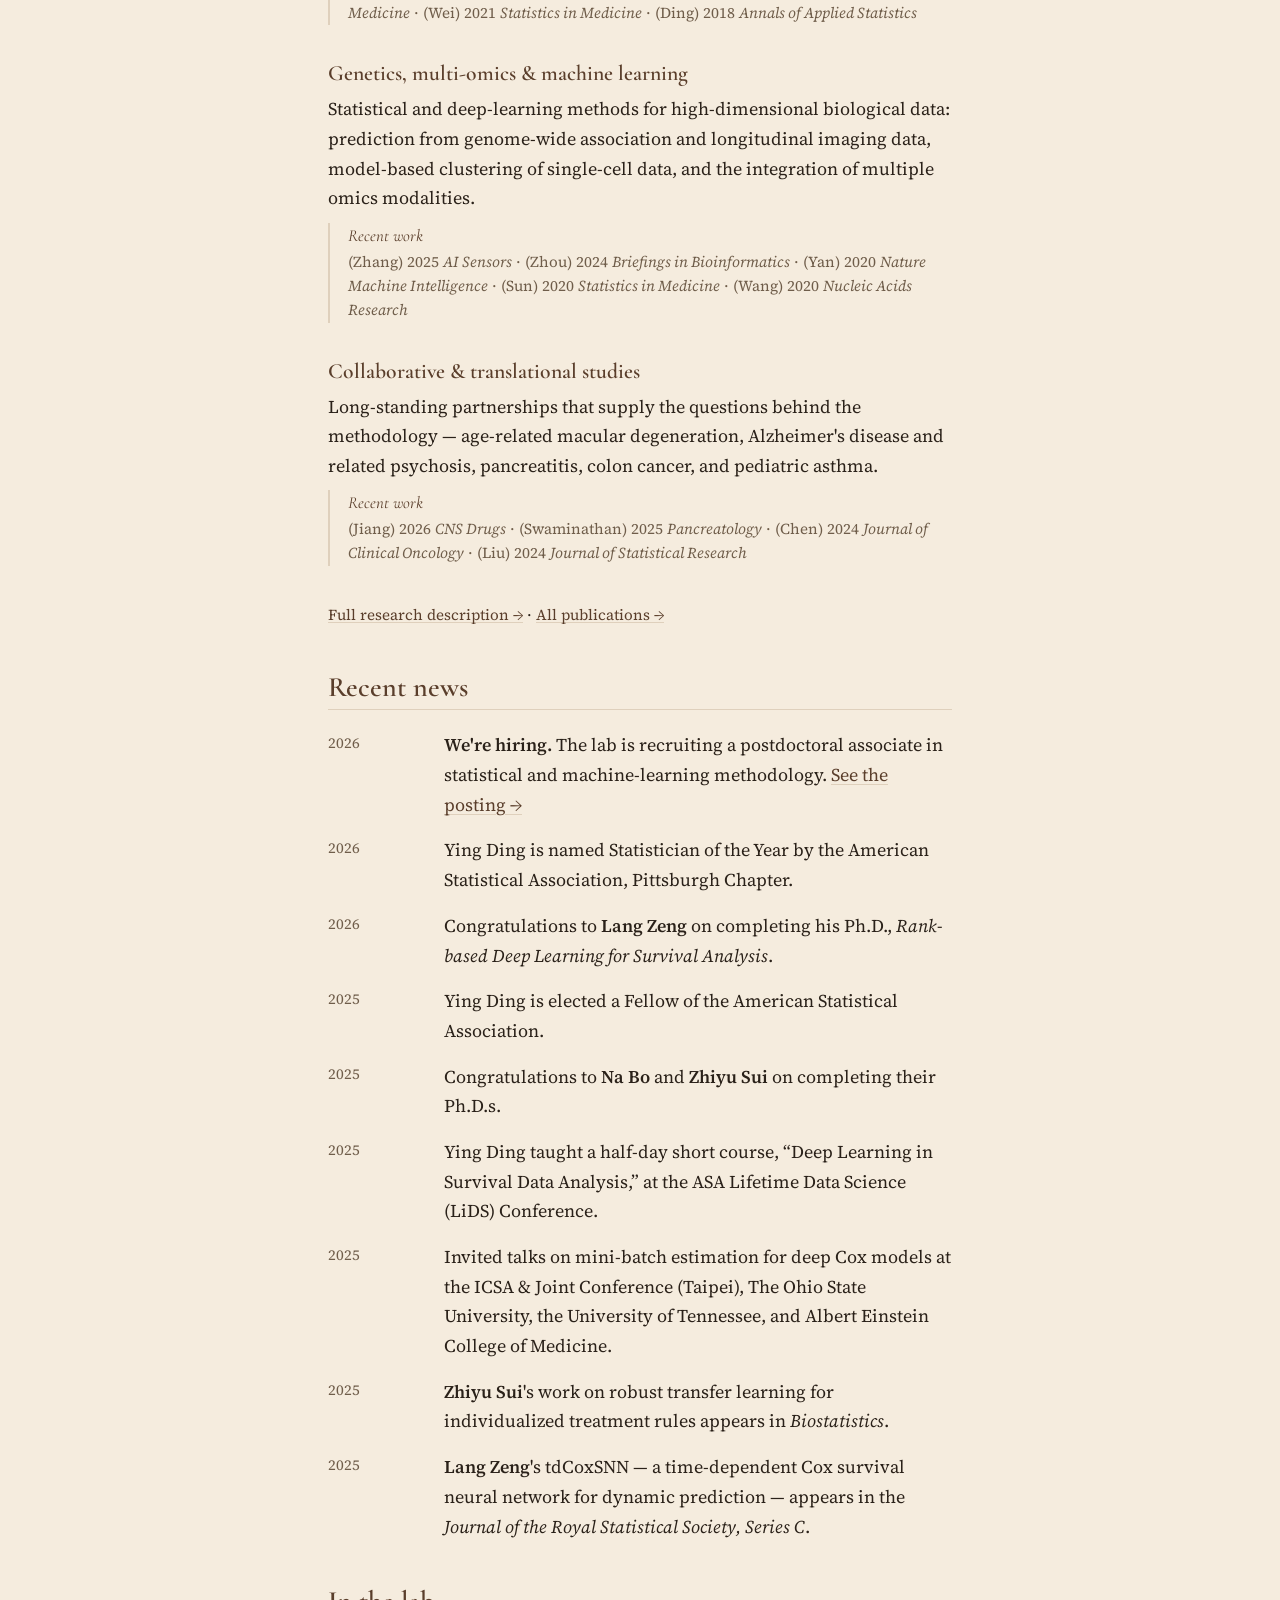
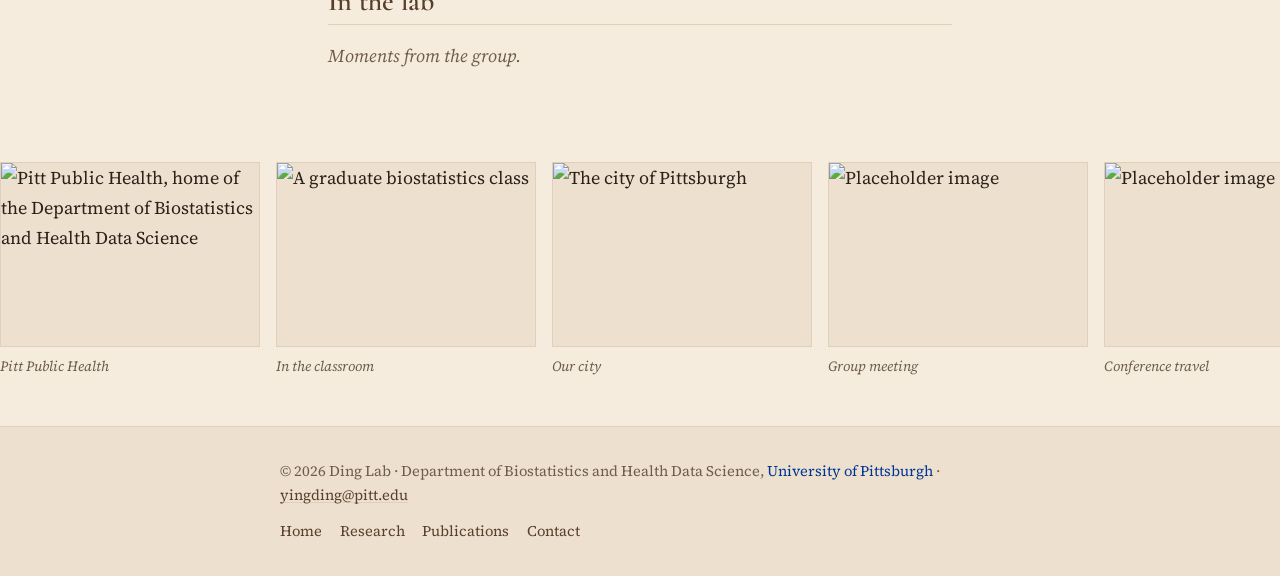
==== commit 9e5741aa: "Remove Haoran Hu from People; add more 2025 news - People: Haoran Hu is not a lab member — remove hi" ====
--- a/index.html
+++ b/index.html
@@ -146,6 +146,11 @@
       <ul class="news">
         <li>
           <span class="news-date">2026</span>
+          <p><strong>We're hiring.</strong> The lab is recruiting a postdoctoral associate in
+          statistical and machine-learning methodology. <a href="people.html#openings">See the posting &rarr;</a></p>
+        </li>
+        <li>
+          <span class="news-date">2026</span>
           <p>Ying Ding is named Statistician of the Year by the American Statistical Association,
           Pittsburgh Chapter.</p>
         </li>
@@ -162,6 +167,28 @@
           <span class="news-date">2025</span>
           <p>Congratulations to <strong>Na Bo</strong> and <strong>Zhiyu Sui</strong> on completing
           their Ph.D.s.</p>
+        </li>
+        <li>
+          <span class="news-date">2025</span>
+          <p>Ying Ding taught a half-day short course, &ldquo;Deep Learning in Survival Data
+          Analysis,&rdquo; at the ASA Lifetime Data Science (LiDS) Conference.</p>
+        </li>
+        <li>
+          <span class="news-date">2025</span>
+          <p>Invited talks on mini-batch estimation for deep Cox models at the ICSA &amp; Joint
+          Conference (Taipei), The Ohio State University, the University of Tennessee, and Albert
+          Einstein College of Medicine.</p>
+        </li>
+        <li>
+          <span class="news-date">2025</span>
+          <p><strong>Zhiyu Sui</strong>'s work on robust transfer learning for individualized
+          treatment rules appears in <em>Biostatistics</em>.</p>
+        </li>
+        <li>
+          <span class="news-date">2025</span>
+          <p><strong>Lang Zeng</strong>'s tdCoxSNN &mdash; a time-dependent Cox survival neural
+          network for dynamic prediction &mdash; appears in the <em>Journal of the Royal Statistical
+          Society, Series C</em>.</p>
         </li>
       </ul>
     </section>
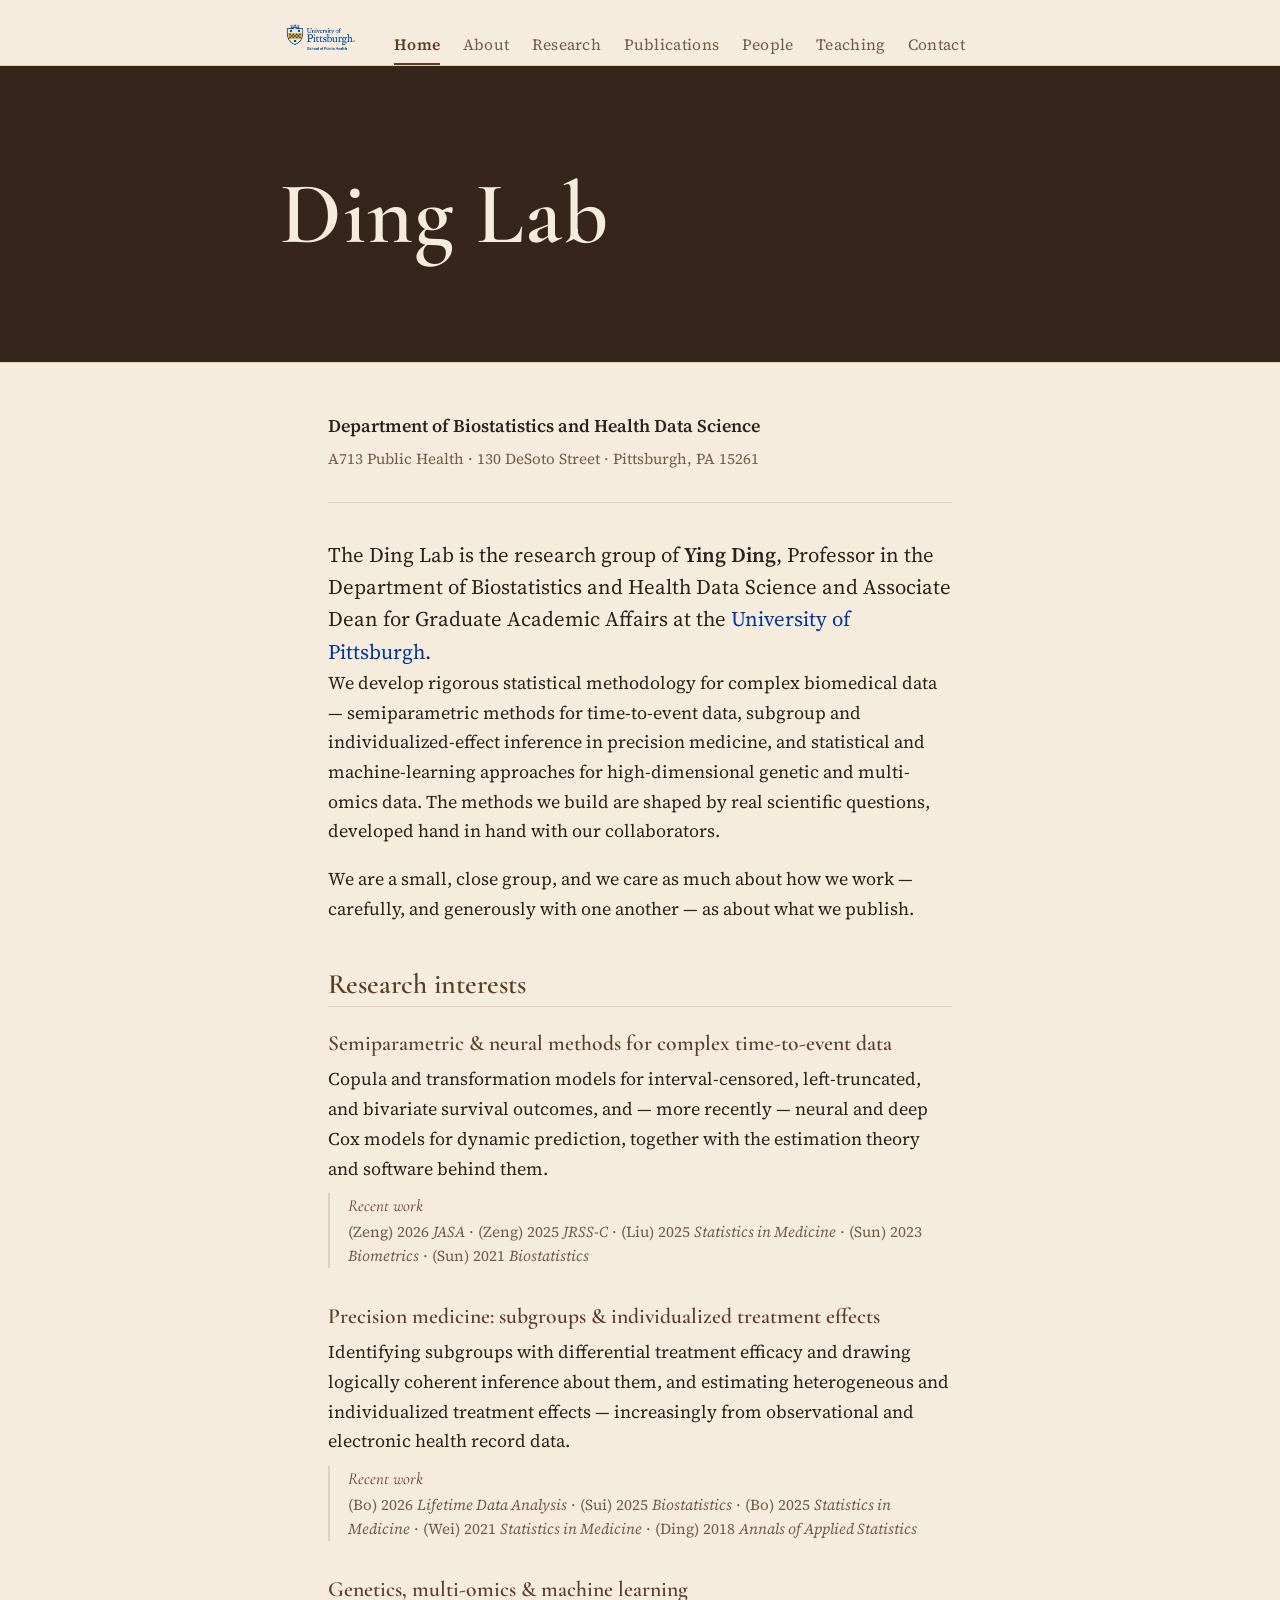
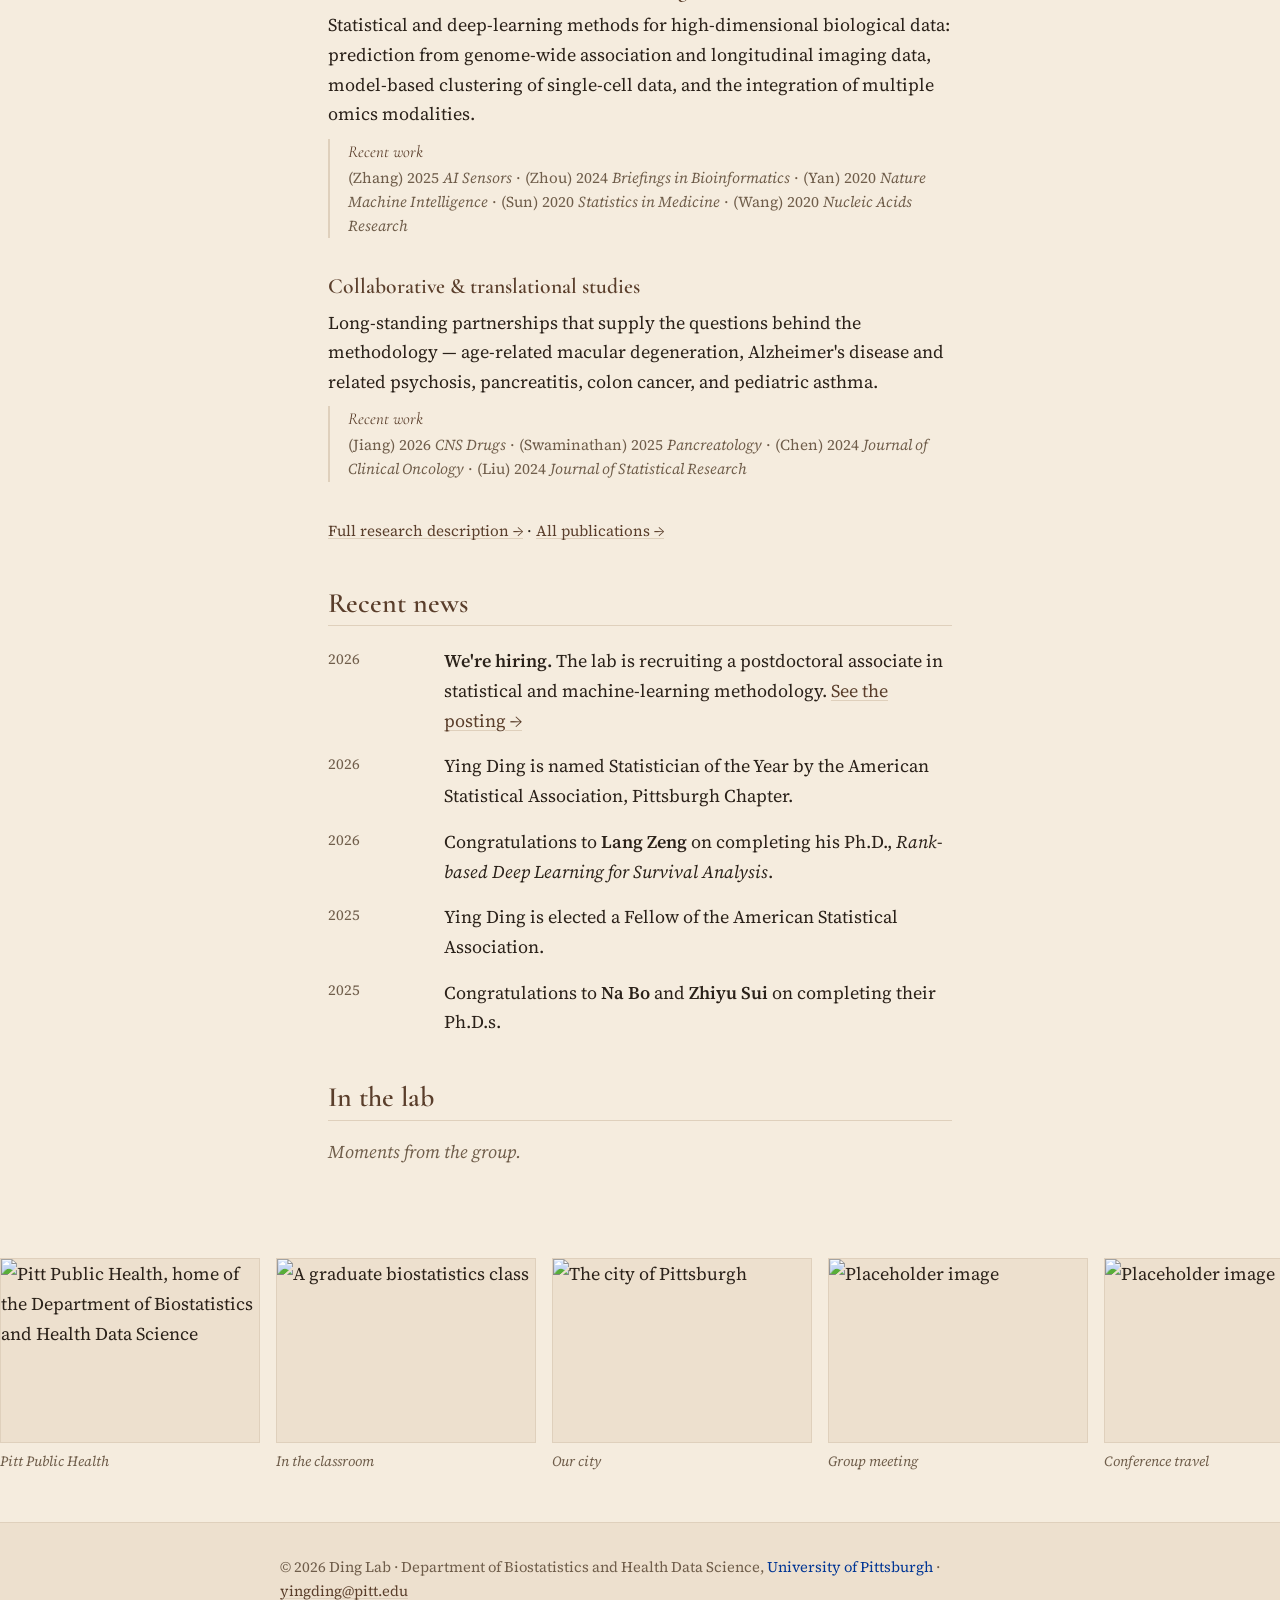
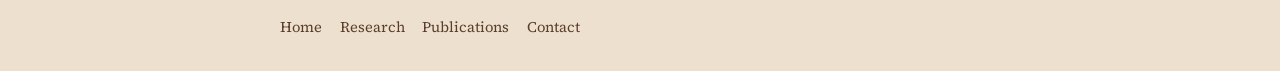
==== commit 094383bd: "Header: badge in the nav row, drop the text title/tagline; trim news to 5 - Remove the header "brand" ====
--- a/index.html
+++ b/index.html
@@ -15,14 +15,8 @@
 
   <!-- ===== SHARED HEADER — keep identical across all pages (only aria-current moves) ===== -->
   <header class="site-header">
-    <div class="wrap">
-      <div class="brand">
-        <img class="site-badge" src="assets/img/School_of_Public_Health.png" alt="University of Pittsburgh School of Public Health">
-        <div class="brand-text">
-          <a class="site-title" href="index.html">Ding Lab</a>
-          <p class="site-tagline">Biostatistics and Health Data Science &middot; <span class="pitt">University of Pittsburgh</span></p>
-        </div>
-      </div>
+    <div class="wrap site-header-inner">
+      <img class="site-badge" src="assets/img/School_of_Public_Health.png" alt="University of Pittsburgh School of Public Health">
       <nav class="main-nav" aria-label="Primary">
         <ul>
           <li><a href="index.html" aria-current="page">Home</a></li>
@@ -48,7 +42,7 @@
   </section>
 
   <main id="main">
-    <!-- Affiliation line below the hero (the Pitt SPH badge now lives in the top bar). -->
+    <!-- Department + address, directly below the "Ding Lab" hero title. -->
     <section class="affiliation" aria-label="Affiliation">
       <div class="affiliation-text">
         <p class="aff-dept">Department of Biostatistics and Health Data Science</p>
@@ -167,28 +161,6 @@
           <span class="news-date">2025</span>
           <p>Congratulations to <strong>Na Bo</strong> and <strong>Zhiyu Sui</strong> on completing
           their Ph.D.s.</p>
-        </li>
-        <li>
-          <span class="news-date">2025</span>
-          <p>Ying Ding taught a half-day short course, &ldquo;Deep Learning in Survival Data
-          Analysis,&rdquo; at the ASA Lifetime Data Science (LiDS) Conference.</p>
-        </li>
-        <li>
-          <span class="news-date">2025</span>
-          <p>Invited talks on mini-batch estimation for deep Cox models at the ICSA &amp; Joint
-          Conference (Taipei), The Ohio State University, the University of Tennessee, and Albert
-          Einstein College of Medicine.</p>
-        </li>
-        <li>
-          <span class="news-date">2025</span>
-          <p><strong>Zhiyu Sui</strong>'s work on robust transfer learning for individualized
-          treatment rules appears in <em>Biostatistics</em>.</p>
-        </li>
-        <li>
-          <span class="news-date">2025</span>
-          <p><strong>Lang Zeng</strong>'s tdCoxSNN &mdash; a time-dependent Cox survival neural
-          network for dynamic prediction &mdash; appears in the <em>Journal of the Royal Statistical
-          Society, Series C</em>.</p>
         </li>
       </ul>
     </section>
--- a/assets/css/style.css
+++ b/assets/css/style.css
@@ -74,41 +74,24 @@
 /* ---------------------------------------------------------------- Header */
 .site-header {
   border-bottom: 1px solid var(--hairline);
-  padding-block: 1.75rem 0;
-}
-/* Institution badge sits to the left of the lab name (masthead, husainlab.org-style). */
-.brand {
+  padding-block: 1.2rem 0;
+}
+/* One masthead row: institution badge on the left, primary nav to its right. */
+.site-header-inner {
   display: flex;
-  align-items: center;
-  gap: 1.15rem;
+  align-items: flex-end;
+  gap: 0.75rem 2rem;
+  flex-wrap: wrap;
 }
 .site-badge {
-  height: 54px;
+  height: 46px;
   width: auto;
   flex: 0 0 auto;
 }
-.site-title {
-  font-family: var(--font-head);
-  font-weight: 600;
-  font-size: 1.9rem;
-  line-height: 1.1;
-  letter-spacing: 0.01em;
-  color: var(--accent);
-  text-decoration: none;
-  display: inline-block;
-}
-.site-title:hover,
-.site-title:focus-visible { color: var(--accent-dark); }
-.site-tagline {
-  margin: 0.15rem 0 0;
-  font-size: 0.95rem;
-  color: var(--text-muted);
-  font-style: italic;
-}
 
 /* Navigation */
 .main-nav {
-  margin-top: 1.25rem;
+  margin: 0;
 }
 .main-nav ul {
   list-style: none;
@@ -165,6 +148,10 @@
   margin: 1.1rem 0 0;
 }
 
+/* "Download CV" link under a page title */
+.cv-line { margin: 0 0 2rem; }
+.cv-line a { font-weight: 600; }
+
 /* Lead paragraph — used on the warmer pages */
 .lead {
   font-size: 1.3rem;
@@ -383,6 +370,7 @@
 .callout p:last-child { margin-bottom: 0; }
 .callout h2,
 .callout h3 { border: 0; margin-top: 0; }
+.callout .eeo { font-size: 0.88rem; color: var(--text-muted); margin-top: 0.75rem; }
 
 /* Contact details block */
 .contact-list {
@@ -605,6 +593,5 @@
   .marquee figure { width: 200px; }
   .marquee img { width: 200px; height: 142px; }
   .marquee { padding-block: 1.25rem 2.25rem; }
-  .site-badge { height: 44px; }
-  .brand { gap: 0.85rem; }
-}
+  .site-badge { height: 40px; }
+}
